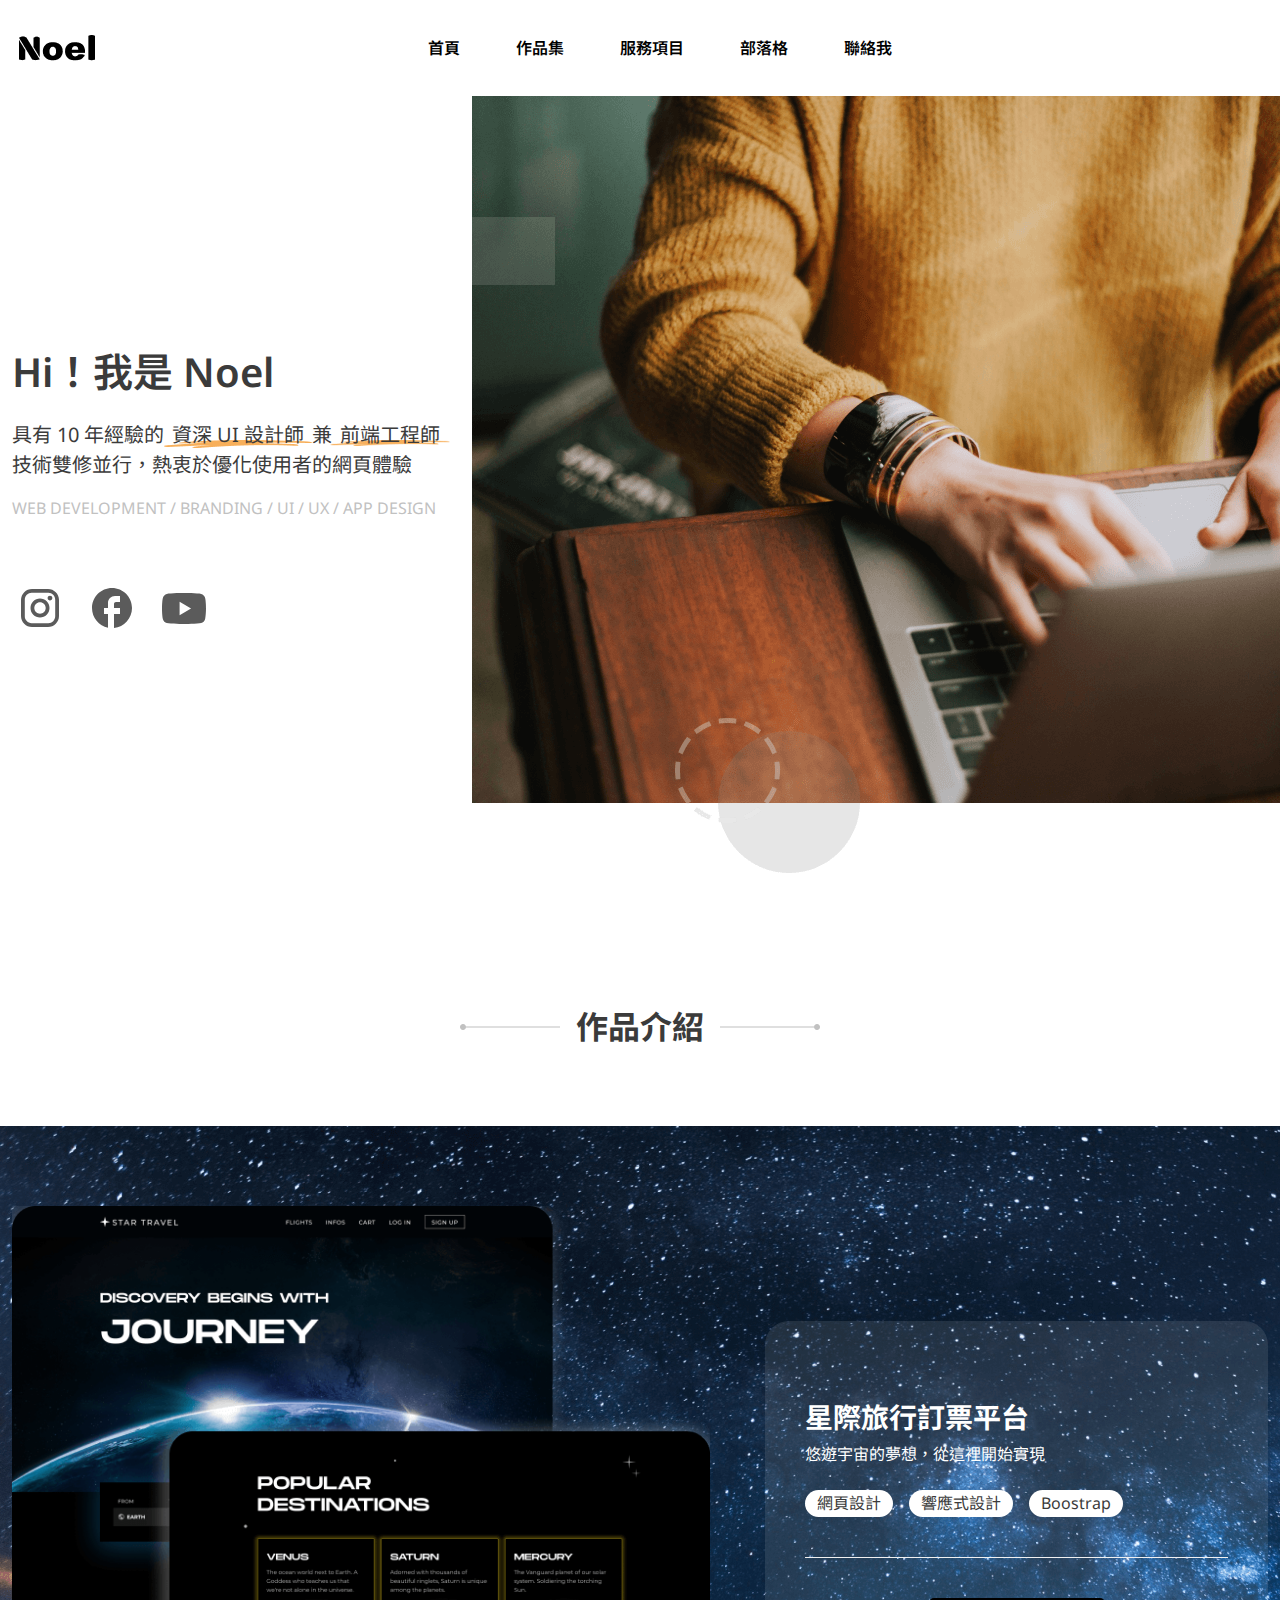
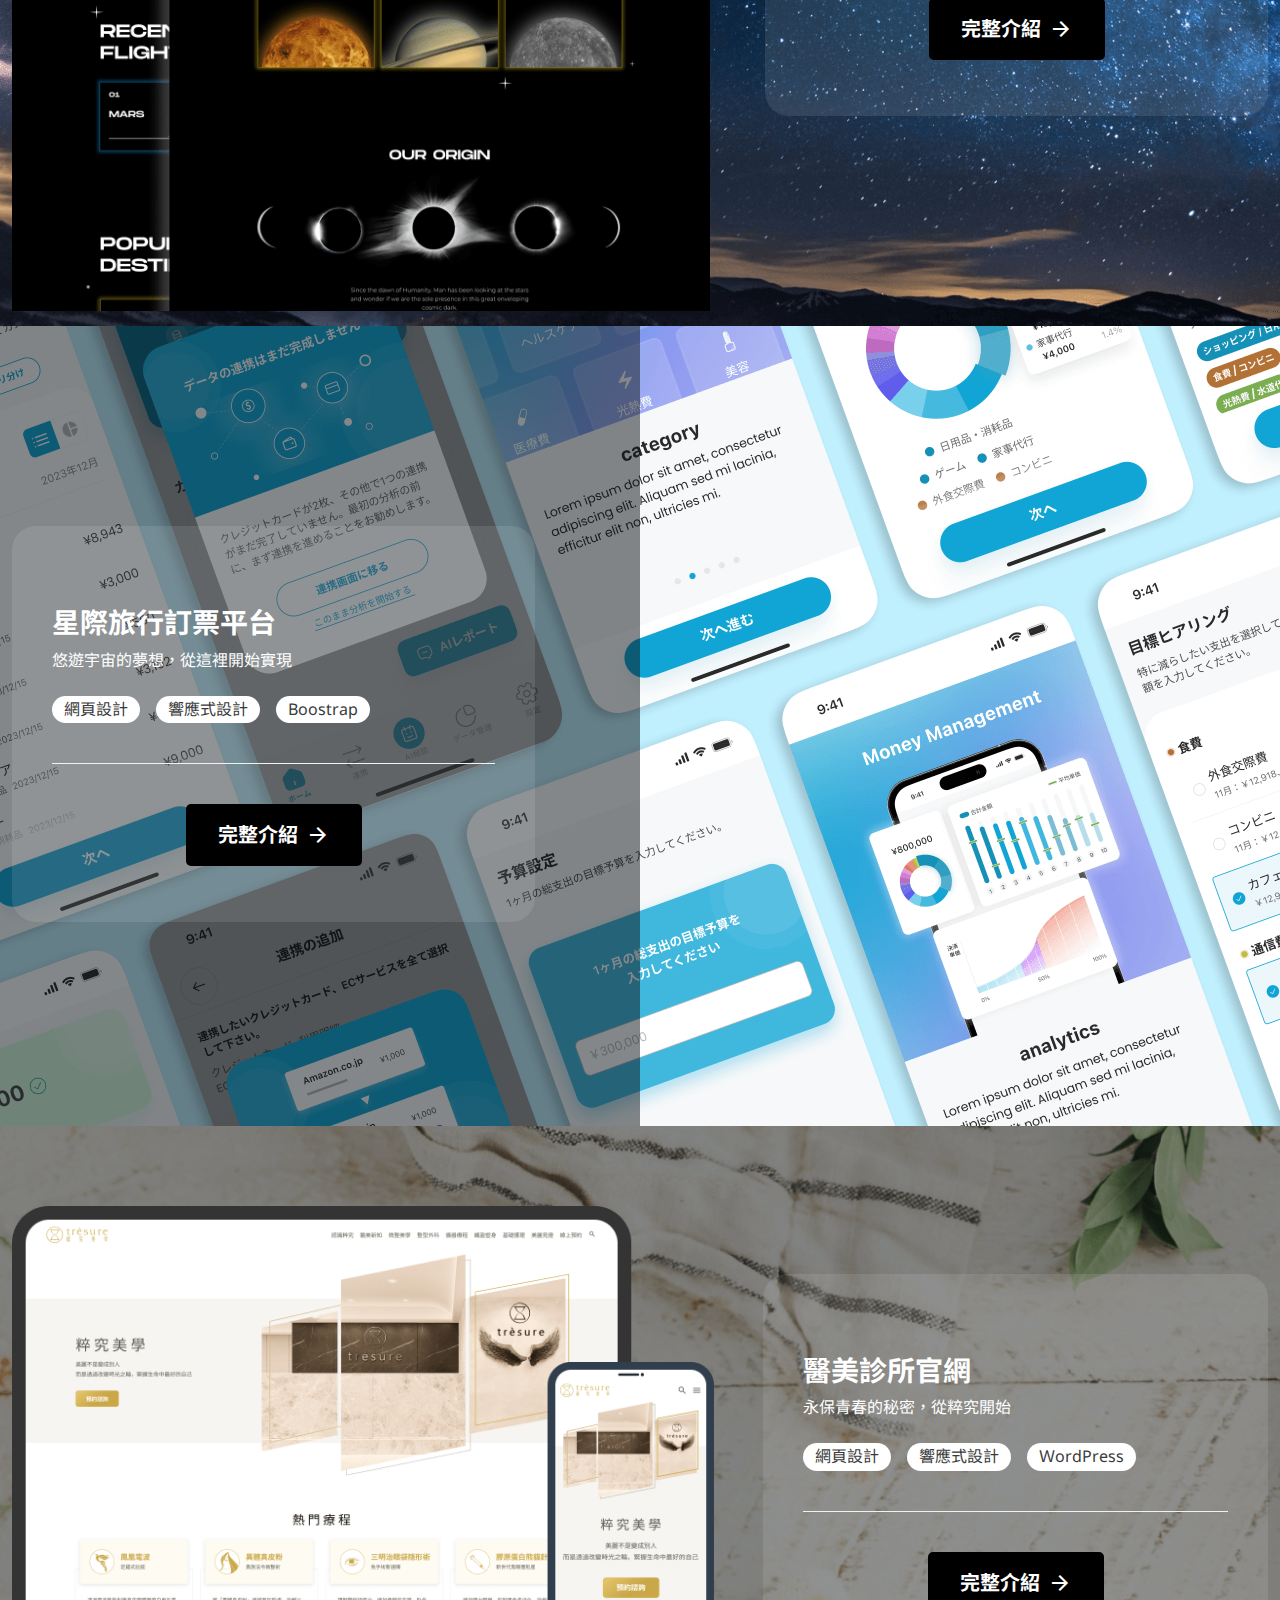
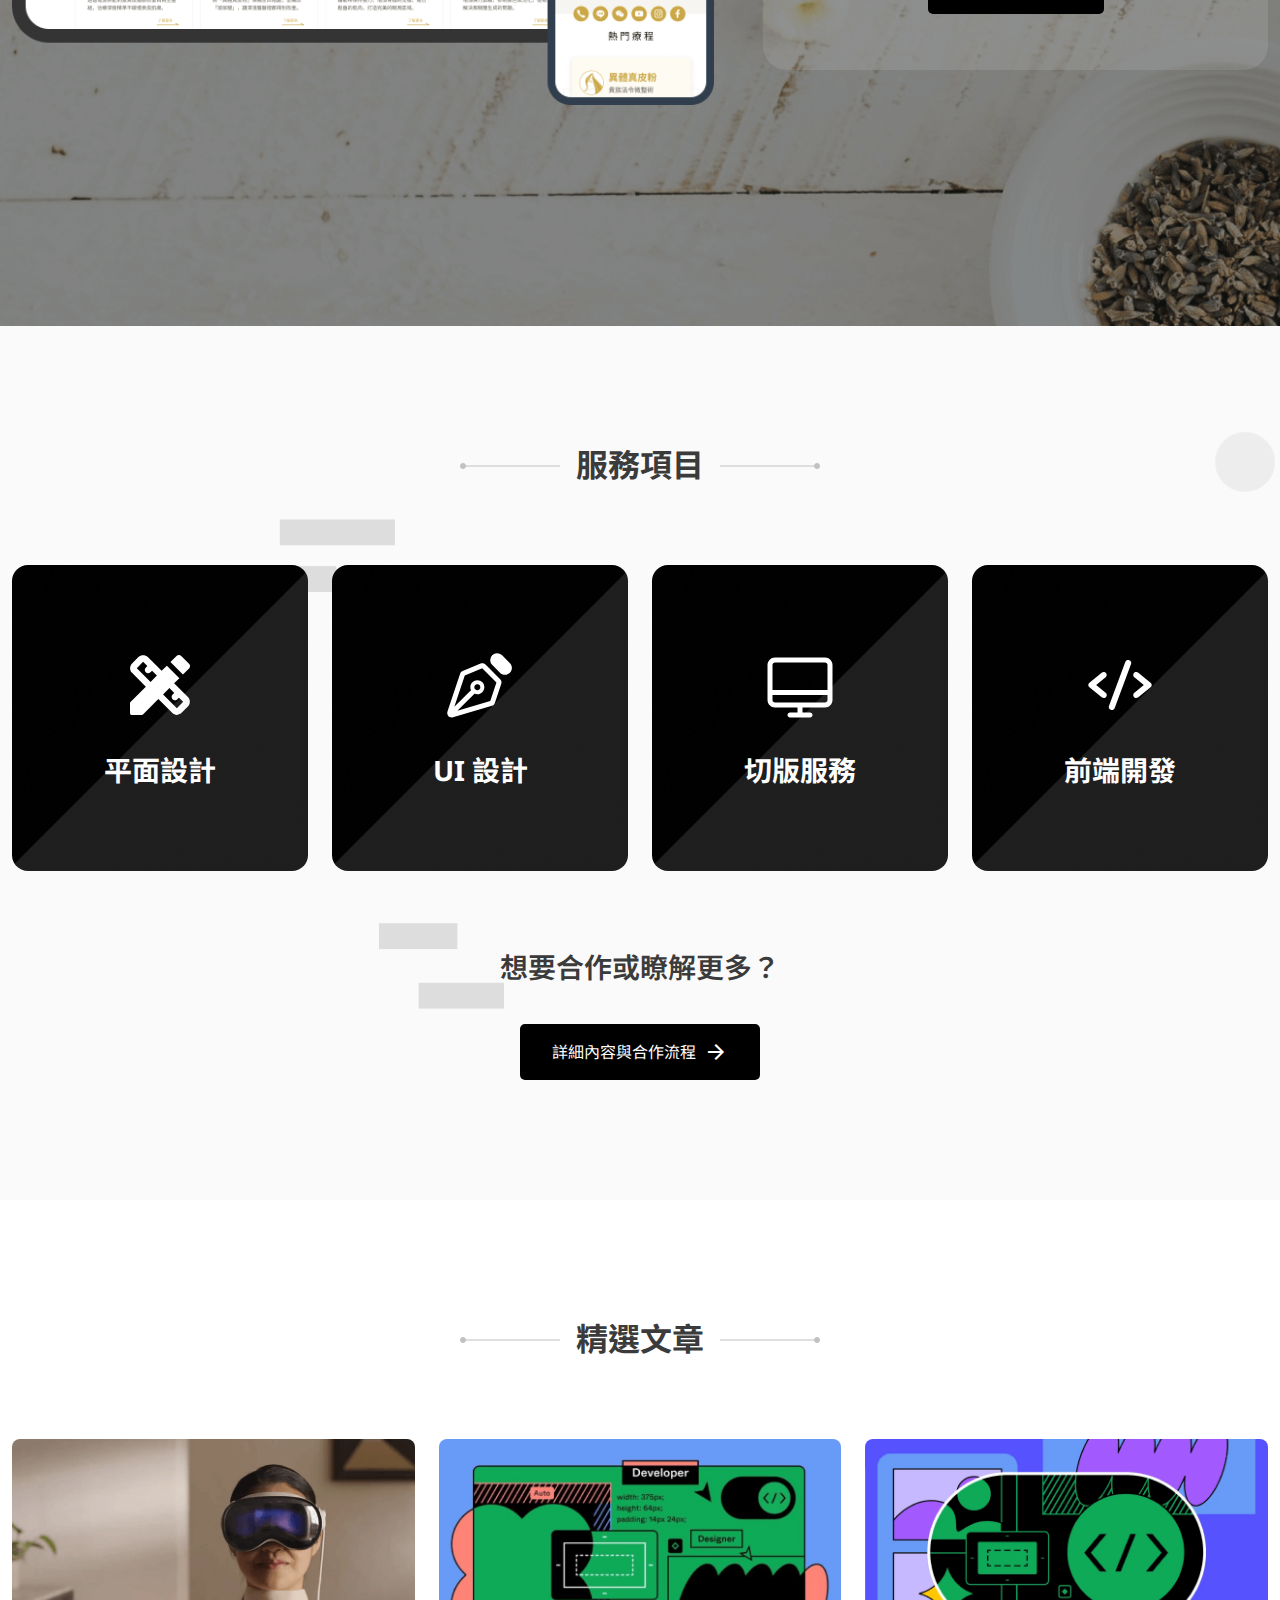
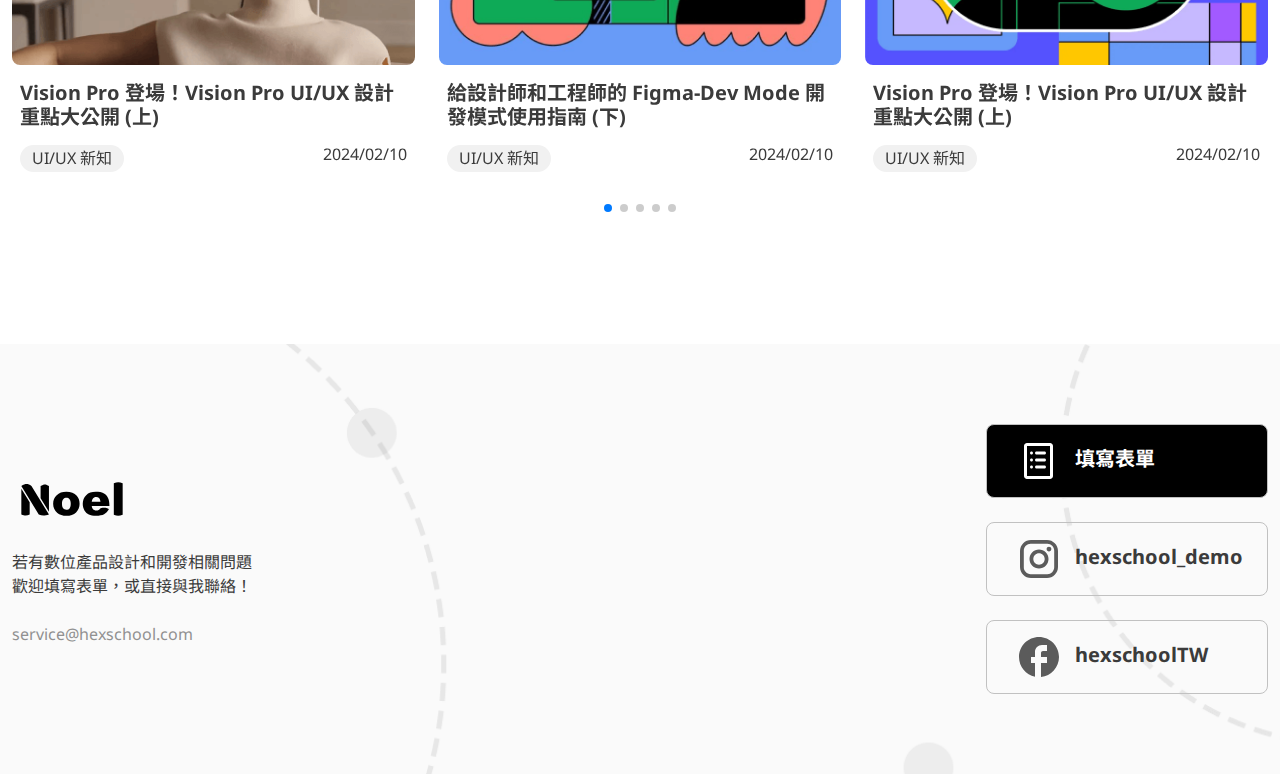
==== index.html @ 678d24e9 "上傳檔案" ====
<!DOCTYPE html>
<html lang="en">
<head>
    <meta charset="UTF-8">
    <meta name="viewport" content="width=device-width, initial-scale=1.0">
    <title>Noel 首頁</title>
    <link rel="stylesheet" href="https://cdn.jsdelivr.net/npm/swiper@11/swiper-bundle.min.css"/>
    <link rel="stylesheet" href="/assets/css/all.css">
</head>
<body>
  <!-- navbar -->
  <nav>
    <div class="container">
      <div class="navbar">
        <!-- logo -->
        <h1>
          <a href="../index.html">
            <img src="../assets/images/logo.png" alt="Noel Logo">
          </a>
        </h1>
        <!-- icon -->
          <input type="checkbox" name="" id="menu-control" class="menu-control">
          <label for="menu-control" class="menu-btn">
            <span class="material-symbols-outlined hamburger">menu</span>
            <span class="material-symbols-outlined closure">close</span>
          </label>
        <!-- menu -->
        <ul class="menu">
          <li>
            <a href="../index.html">首頁</a>
          </li>
          <li>
            <a href="/pages/work.html">作品集</a>
          </li>
          <li>
            <a href="#">服務項目</a>
          </li>
          <li>
            <a href="#">部落格</a>
          </li>
          <li>
            <a href="#">聯絡我</a>
          </li>
        </ul>
      </div>
    </div>
  </nav>

  <!-- hero -->
  <div class="hero">
    <div class="container">
      <div class="hero-box">
        <div class="hero-info">
          <h2>Hi！我是 Noel</h2>
          <p>具有 10 年經驗的<br class="d-none"><span class="position-relative deco-mark">資深 UI 設計師</span>兼<span class="position-relative deco-mark deco-mark-short">前端工程師</span><br>技術雙修並行，<br class="d-none">熱衷於優化使用者的網頁體驗</p>
          <small>WEB DEVELOPMENT / BRANDING / <br class="d-none">UI / UX / APP DESIGN</small>          
          <ul class="d-flex">
              <li><a href="#"><img src="/assets/images/instagram.svg" alt="instagram icon"></a></li>
              <li><a href="#"><img src="/assets/images/facebook.svg" alt="facebook icon"></a></li>
              <li><a href="#"><img src="/assets/images/youtube.svg" alt="youtube icon"></a></li>
          </ul>
      </div>
      <div class="hero-img">
        <div class="hero-img-position">
          <img src="/assets/images/hero-lg.png" alt="hero-lg">
          <img class="d-none" src="/assets/images/hero-sm.png" alt="hero-sm">
        </div>
      </div>
      </div>
    </div>
  </div>
  <!-- home work-->
  <div class="homepage-work">
    <h3 class="content-title">作品介紹</h3>
    <ul>
      <!-- home work 1 -->
      <li class="homepage-work-bg">
        <div class="container">
          <div class="homepage-work-box">
            <div class="homepage-work-img">
              <img src="/assets/images/homepage-work1.png" alt="homepage work1">
            </div>
            <div class="homepage-work-content text-white">
              <div class="homepage-work-info">
                <h3 class="work-title">星際旅行訂票平台</h3>
                <p class="work-title-sub">悠遊宇宙的夢想，從這裡開始實現</p>
                <ul class="hashtag">
                  <li><a href="#">網頁設計</a></li>
                  <li><a href="#">響應式設計</a></li>
                  <li><a href="#">Boostrap</a></li>
                </ul>
              </div>
              <div class="homepage-work-more">
                <a class="homepage-work-more text-white d-flex align-items-center" href="#">完整介紹<span class="material-symbols-outlined">
                  arrow_forward
                  </span></a>
              </div>
            </div>
          </div>
        </div>
      </li>
      <!-- home work 2 -->
      <li class="homepage-work-bg position-relative">
        <div class="homepage-work-bg-layer homepage-work-bg-layer-50">
          <div class="container">
            <div class="homepage-work-box">
              <div class="homepage-work-img">
                <img src="/assets/images/homepage-work2-sm.png" alt="homepage work2">
                <img src="/assets/images/homepage-work2-lg.png" alt="homepage work2">
              </div>
              <div class="homepage-work-content text-white">
                <div class="homepage-work-info">
                  <h3 class="work-title">星際旅行訂票平台</h3>
                  <p class="work-title-sub">悠遊宇宙的夢想，從這裡開始實現</p>
                  <ul class="hashtag">
                    <li><a href="#">網頁設計</a></li>
                    <li><a href="#">響應式設計</a></li>
                    <li><a href="#">Boostrap</a></li>
                  </ul>
                </div>
                <div class="homepage-work-more">
                  <a class="homepage-work-more text-white d-flex align-items-center" href="#">完整介紹<span class="material-symbols-outlined">
                    arrow_forward
                    </span></a>
                </div>
              </div>
            </div>
          </div>
        </div>
      </li>
      <!-- home work 3 -->
      <li class="homepage-work-bg position-relative">
        <div class="homepage-work-bg-layer homepage-work-bg-layer-100">
          <div class="container">
            <div class="homepage-work-box">
              <div class="homepage-work-img">
                <img src="/assets/images/homepage-work3.png" alt="homepage work1">
              </div>
              <div class="homepage-work-content text-white">
                <div class="homepage-work-info">
                  <h3 class="work-title">醫美診所官網</h3>
                  <p class="work-title-sub">永保青春的秘密，從粹究開始</p>
                  <ul class="hashtag">
                    <li><a href="#">網頁設計</a></li>
                    <li><a href="#">響應式設計</a></li>
                    <li><a href="#">ＷordPress</a></li>
                  </ul>
                </div>
                <div class="homepage-work-more">
                  <a class="homepage-work-more text-white d-flex align-items-center" href="#">完整介紹<span class="material-symbols-outlined">
                    arrow_forward
                    </span></a>
                </div>
              </div>
            </div>
          </div>
        </div>
      </li>
    </ul>
  </div>
  <!-- service -->
  <div class="homepage-service">
    <h3 class="content-title">服務項目</h3>
    <div class="container">
        <ul class="service-list">
          <li class="service-list-item">
            <img src="/assets/images/service-item-visual.svg" alt="">
            <h4>平面設計</h4>
          </li>
          <li class="service-list-item">
            <img src="/assets/images/service-item-ui.svg" alt="">
            <h4>UI 設計</h4>
          </li>
          <li class="service-list-item">
            <img src="/assets/images/service-item-html&css.svg" alt="">
            <h4>切版服務</h4>
          </li>
          <li class="service-list-item">
            <img src="/assets/images/service-item-front-end.svg" alt="">
            <h4>前端開發</h4>
          </li>
        </ul>
        <div class="service-more">
          <p>想要合作或瞭解更多？</p>
          <a href="#">詳細內容與合作流程<span class="material-symbols-outlined">
            arrow_forward
            </span></a>
        </div>
    </div>
  </div>
  <!-- article -->
  <div class="homepage-article">
    <div class="container">
      <h3 class="content-title">精選文章</h3>
      <div class="swiper">
        <div class="swiper-wrapper">
          <div class="swiper-slide">
            <img src="/assets/images/article-image1.png" alt="article-image1" class="article-img">
            <div class="article-info">
              <h3 class="article-title">Vision Pro 登場！Vision Pro UI/UX 設計重點大公開 (上)</h3>
              <div class="article-content">
                <p>UI/UX 新知</p>
                <p>2024/02/10</p>
              </div>
            </div>
          </div>
          <div class="swiper-slide">
            <img src="/assets/images/article-image2.png" alt="article-image2" class="article-img">
            <div class="article-info">
              <h3 class="article-title">給設計師和工程師的 Figma-Dev Mode 開發模式使用指南 (下)</h3>
              <div class="article-content">
                <p>UI/UX 新知</p>
                <p>2024/02/10</p>
              </div>
            </div>
          </div>
          <div class="swiper-slide">
            <img src="/assets/images/article-image3.png" alt="article-image3" class="article-img">
            <div class="article-info">
              <h3 class="article-title">Vision Pro 登場！Vision Pro UI/UX 設計重點大公開 (上)</h3>
              <div class="article-content">
                <p>UI/UX 新知</p>
                <p>2024/02/10</p>
              </div>
            </div>
          </div>
          <div class="swiper-slide">
            <img src="/assets/images/article-image4.png" alt="article-image4" class="article-img">
            <div class="article-info">
              <h3 class="article-title">虛擬實境 (VR) 介面設計對使用者沈浸感影響的研究</h3>
              <div class="article-content">
                <p>UI/UX 新知</p>
                <p>2024/02/10</p>
              </div>
            </div>
          </div>
          <div class="swiper-slide">
            <img src="/assets/images/article-image5.png" alt="article-image5" class="article-img">
            <div class="article-info">
              <h3 class="article-title">想打到目標受眾？先讓設計師跟你都瞭解他們痛在哪！</h3>
              <div class="article-content">
                <p>UI/UX 新知</p>
                <p>2024/02/10</p>
              </div>
            </div>
          </div>
          <div class="swiper-slide">
            <img src="/assets/images/article-image6.png" alt="article-image6" class="article-img">
            <div class="article-info">
              <h3 class="article-title">React vs. Vue，哪種前端框架比較好用？從三大面向談起</h3>
              <div class="article-content">
                <p>UI/UX 新知</p>
                <p>2024/02/10</p>
              </div>
            </div>
          </div>
          <div class="swiper-slide">
            <img src="/assets/images/article-image7.png" alt="article-image7" class="article-img">
            <div class="article-info">
              <h3 class="article-title">Vision Pro 來了！UIUX 設計師的未來在哪裡？</h3>
              <div class="article-content">
                <p>UI/UX 新知</p>
                <p>2024/02/10</p>
              </div>
            </div>
          </div>
        </div>
        <div class="swiper-pagination"></div>
      </div>
    
      <div class="d-flex justify-content-center">
        <a href="#" class="article-btn">
          更多文章
          <span class="material-symbols-outlined">arrow_forward</span>
        </a>
      </div>
    </div>
    
    
  </div>


  <!-- footer -->
  <div class="footer">
    <div class="container">
      <div class="footer-inner">
        <div class="footer-contact">
          <h2><a href="#"><img src="/assets/images/logo.svg" alt="Noel logo"></a></h2>
          <div>
            <p>若有數位產品設計和開發相關問題<br><span>歡迎填寫表單，或直接與我聯絡！</span></p>
            <p></p>
          </div>
          <address>
            <a href="mailto:service@hexschool.com">service@hexschool.com</a>
          </address>
        </div>
        <div class="footer-social">
          <ul>
            <li><a class="footer-social-active" href="#"><img src="/assets/images/list.svg" alt="form icon">填寫表單</a></li>
            <li><a class="" href="#"><img src="/assets/images/instagram.svg" alt="instagram icon">hexschool_demo</a></li>
            <li><a class="" href="#"><img src="/assets/images/facebook.svg" alt="form icon">hexschoolTW</a></li>
          </ul>
        </div>
      </div>
    </div>
  </div>
  <!-- 引入 JS  -->
  <script src="/jquery-3.7.1.slim.min.js"></script>
  <script src="https://cdn.jsdelivr.net/npm/swiper@11/swiper-bundle.min.js"></script>
  <script src="/main.js"></script>
</body>
</html>
---- assets/css/all.css ----
/* http://meyerweb.com/eric/tools/css/reset/ 
   v2.0 | 20110126
   License: none (public domain)
*/
@import url("https://fonts.googleapis.com/css2?family=Noto+Sans+TC:wght@100..900&family=Noto+Sans:ital,wght@0,100..900;1,100..900&display=swap");
@import url("https://fonts.googleapis.com/css2?family=Material+Symbols+Outlined:opsz,wght,FILL,GRAD@24,400,0,0");
html,
body,
div,
span,
applet,
object,
iframe,
h1,
h2,
h3,
h4,
h5,
h6,
p,
blockquote,
pre,
a,
abbr,
acronym,
address,
big,
cite,
code,
del,
dfn,
em,
img,
ins,
kbd,
q,
s,
samp,
small,
strike,
strong,
sub,
sup,
tt,
var,
b,
u,
i,
center,
dl,
dt,
dd,
ol,
ul,
li,
fieldset,
form,
label,
legend,
table,
caption,
tbody,
tfoot,
thead,
tr,
th,
td,
article,
aside,
canvas,
details,
embed,
figure,
figcaption,
footer,
header,
hgroup,
menu,
nav,
output,
ruby,
section,
summary,
time,
mark,
audio,
video {
  margin: 0;
  padding: 0;
  border: 0;
  font-size: 100%;
  font: inherit;
  vertical-align: baseline;
}

/* HTML5 display-role reset for older browsers */
article,
aside,
details,
figcaption,
figure,
footer,
header,
hgroup,
menu,
nav,
section {
  display: block;
}

body {
  line-height: 1;
}

ol,
ul {
  list-style: none;
}

blockquote,
q {
  quotes: none;
}

blockquote:before,
blockquote:after,
q:before,
q:after {
  content: "";
  content: none;
}

table {
  border-collapse: collapse;
  border-spacing: 0;
}

/* * {
    outline: 1px solid black;
} */
*,
*:before,
*:after {
  box-sizing: border-box;
}

body {
  font-family: "Noto Sans", "Noto Sans TC", sans-serif;
  color: #3B3B3B;
  line-height: 1.2;
  padding-top: 96px;
}

.d-flex {
  display: flex;
}

.d-block {
  display: block;
}

.d-none {
  display: none;
}

.justify-content-center {
  justify-content: center;
}

.align-items-center {
  align-items: center;
}

.position-relative {
  position: relative;
}

.position-absolute {
  position: absolute;
}

.text-white {
  color: #FFFFFF;
}

.text-grey {
  color: #5B5B5B;
}

.text-light-grey {
  color: #919191;
}

.text-center {
  text-align: center;
}

.container {
  max-width: 1320px;
  margin: 0 auto;
  padding: 0 12px;
}

img {
  display: block;
  max-width: 100%;
  height: auto;
}

a {
  display: block;
  color: #3B3B3B;
  text-decoration: none;
}

.deco-mark::after {
  position: absolute;
  content: "";
  background-image: url("/assets/images/mark.png");
  background-size: contain;
  background-repeat: no-repeat;
  width: 148px;
  height: 8px;
  bottom: 0;
  left: 50%;
  transform: translateX(-50%);
  z-index: -1;
}

.deco-mark-short::after {
  width: 119px;
}

.content-title {
  font-size: 32px;
  display: flex;
  justify-content: center;
  align-items: center;
  line-height: 1.2;
  position: relative;
  font-weight: bold;
  gap: 16px;
  margin-bottom: 80px;
}
@media (max-width: 767px) {
  .content-title {
    font-size: 24px;
    letter-spacing: 2.88px;
  }
}
.content-title::before {
  content: "";
  background-image: url("/assets/images/title-deco-left-lg.png");
  width: 100px;
  height: 6px;
  background-position: center;
}
@media (max-width: 767px) {
  .content-title::before {
    background-image: url("/assets/images/title-deco-left-sm.png");
    width: 56px;
  }
}
.content-title::after {
  content: "";
  background-image: url("/assets/images/title-deco-right-lg.png");
  width: 100px;
  height: 6px;
  background-position: center;
}
@media (max-width: 767px) {
  .content-title::after {
    background-image: url("/assets/images/title-deco-right-sm.png");
    width: 56px;
  }
}

nav {
  background: white;
  position: fixed;
  top: 0;
  width: 100%;
  z-index: 10;
}

.navbar {
  display: flex;
  flex-wrap: wrap;
  align-items: center;
  padding: 28px 0;
}
@media (max-width: 992px) {
  .navbar {
    justify-content: space-between;
  }
}
.navbar h1 {
  margin-right: 318px;
}
.navbar h1 img {
  width: 90px;
}
@media (max-width: 767px) {
  .navbar h1 {
    margin-right: auto;
  }
}
.navbar .menu-control,
.navbar .menu-btn {
  display: none;
}
.navbar .menu-control:checked + .menu-btn .hamburger {
  display: none;
}
.navbar .menu-control:checked + .menu-btn .closure {
  display: inline;
}
.navbar .menu-control:not(:checked) + .menu-btn .hamburger {
  display: inline;
}
.navbar .menu-control:not(:checked) + .menu-btn .closure {
  display: none;
}
.navbar .menu-btn {
  display: none;
  cursor: pointer;
}
@media (max-width: 992px) {
  .navbar .menu-btn {
    display: inline;
    vertical-align: middle;
  }
  .navbar .menu-control:checked ~ .menu {
    display: flex;
    width: 100%;
    flex-direction: column;
    align-items: center;
  }
}
.navbar .menu {
  display: flex;
  gap: 40px;
}
@media (max-width: 992px) {
  .navbar .menu {
    display: none;
  }
}
.navbar .menu a {
  font-weight: 600;
  color: #000000;
  padding: 4px 8px;
  line-height: 1.5;
  position: relative;
}
.navbar .menu a:hover:before, .navbar .menu a:hover::after {
  position: absolute;
  -webkit-box-reflect: below 16px;
}
.navbar .menu a:hover::before {
  content: "";
  top: 0px;
  left: 0px;
  width: 8px;
  height: 8px;
  border-top: 1px solid #919191;
  border-left: 1px solid #919191;
}
.navbar .menu a:hover::after {
  content: "";
  right: 0px;
  top: 0px;
  width: 8px;
  height: 8px;
  border-top: 1px solid #919191;
  border-right: 1px solid #919191;
}

.banner {
  background-color: #FAFAFA;
  padding: 80px 0;
  text-align: center;
}
@media (max-width: 767px) {
  .banner {
    padding-top: 40px;
  }
}
.banner-inner {
  display: flex;
  justify-content: center;
  align-items: center;
  flex-direction: column;
  row-gap: 24px;
}
.banner h2 {
  color: #1E1E1E;
  font-size: 24px;
  padding: 60px 0;
  position: relative;
  display: flex;
  flex-direction: column;
  row-gap: 16px;
  z-index: 0;
}
@media (max-width: 767px) {
  .banner h2 {
    padding-top: 64px;
    padding-bottom: 40px;
    line-height: 1.5;
    font-size: 20px;
  }
}
.banner h2::before {
  position: absolute;
  content: url("/assets/images/quote-left.png");
  width: 72px;
  height: 72px;
  top: 0px;
  left: -72px;
}
@media (max-width: 767px) {
  .banner h2::before {
    width: 64px;
    height: 64px;
    left: 50%;
    transform: translate(-50%, 0%);
  }
}
.banner h2::after {
  position: absolute;
  content: url("/assets/images/quote-right.png");
  width: 72px;
  height: 72px;
  bottom: 0px;
  right: -72px;
}
@media (max-width: 767px) {
  .banner h2::after {
    display: none;
  }
}
.banner br {
  display: none;
}
@media (max-width: 767px) {
  .banner br {
    display: inline;
  }
}
.banner ul {
  display: flex;
  -moz-column-gap: 40px;
       column-gap: 40px;
  max-width: 636px;
}
@media (max-width: 767px) {
  .banner ul {
    max-width: 235px;
  }
}
.banner ul li {
  width: 50%;
}
@media (max-width: 767px) {
  .banner ul {
    flex-wrap: wrap;
    gap: 20px;
  }
  .banner ul li {
    width: 100%;
  }
}
.banner h3 {
  position: relative;
  margin-bottom: 8px;
  padding-bottom: 4px;
  color: #5B5B5B;
}
.banner h3::after {
  content: "";
  width: 24px;
  height: 2px;
  background-color: #C1C1C1;
  position: absolute;
  top: 100%;
  left: 50%;
  transform: translate(-50%, 0%);
}
.banner p {
  color: #3B3B3B;
}

.work {
  padding: 120px 0;
}
@media (max-width: 767px) {
  .work {
    padding: 80px 0;
  }
}
.work .hashtag a {
  background: #F1F1F1;
}

.card {
  display: flex;
  flex-wrap: wrap;
  gap: 80px 24px;
  margin-bottom: 72px;
  width: 100%;
}
@media (max-width: 767px) {
  .card {
    gap: 48px;
  }
}
.card-list {
  width: calc(50% - 12px);
}
@media (max-width: 767px) {
  .card-list {
    width: 100%;
  }
}
.card-list img {
  border: 1px solid #F1F1F1;
  border-radius: 8px;
  width: 100%;
  margin-bottom: 16px;
}
.card-content {
  padding: 0 16px;
}

.work-title {
  font-size: 28px;
  font-weight: 700;
  margin-bottom: 8px;
}
@media (max-width: 767px) {
  .work-title {
    font-size: 20px;
  }
}

.work-title-sub {
  line-height: 1.5;
  margin-bottom: 24px;
}

.hashtag {
  display: flex;
  gap: 16px;
  flex-wrap: wrap;
}
@media (max-width: 992px) {
  .hashtag {
    gap: 8px;
    justify-content: center;
  }
}
.hashtag a {
  padding: 4px 12px;
  border-radius: 16px;
}
.hashtag a:hover {
  background: #3B3B3B;
  color: white;
}

.pagination {
  display: flex;
  justify-content: center;
  gap: 16px;
  font-size: 24px;
  line-height: 1.5;
}
.pagination a {
  padding: 2px 13px;
  border-radius: 4px;
}
.pagination a:hover {
  color: white;
  background: #1E1E1E;
}
.pagination .active {
  color: white;
  background: #1E1E1E;
}

.footer {
  background-image: url("/assets/images/footer-bg-lg.png");
  background-size: cover;
  background-position: center;
  background-repeat: no-repeat;
  padding: 80px 0;
}
@media (max-width: 767px) {
  .footer {
    padding: 40px 0;
    background-image: url("/assets/images/footer-bg-sm.png");
  }
}
.footer-inner {
  display: flex;
  justify-content: space-between;
  align-items: center;
}
@media (max-width: 767px) {
  .footer-inner {
    flex-direction: column;
    gap: 40px;
  }
}
.footer-contact {
  display: flex;
  flex-direction: column;
  row-gap: 24px;
  line-height: 1.5;
}
@media (max-width: 767px) {
  .footer-contact {
    align-items: center;
  }
}
.footer-contact img {
  width: 120px;
}
@media (max-width: 767px) {
  .footer-contact span {
    margin-top: 4px;
    display: block;
  }
}
.footer-contact a {
  color: #919191;
}
.footer-social ul {
  display: flex;
  flex-direction: column;
  row-gap: 24px;
}
.footer-social a {
  font-size: 20px;
  font-weight: 700;
  display: block;
  max-width: 306px;
  padding: 8px 24px;
  border-radius: 8px;
  border: 1px solid #C1C1C1;
}
.footer-social a:hover {
  background: #000000;
}
@media (max-width: 767px) {
  .footer-social a {
    padding-top: 4px;
    padding-bottom: 4px;
  }
}
.footer-social-active {
  background: #000000;
  color: #FFFFFF;
}
.footer-social img {
  display: inline;
  vertical-align: middle;
  margin-right: 8px;
}

.hero {
  position: relative;
}
@media (max-width: 767px) {
  .hero .container {
    padding-left: 0px;
    padding-right: 0;
  }
}
.hero-box {
  display: flex;
  gap: 24px;
}
@media (max-width: 992px) {
  .hero-box {
    flex-direction: column-reverse;
  }
}
.hero-info {
  display: flex;
  flex-direction: column;
  justify-content: center;
}
@media (max-width: 992px) {
  .hero-info {
    align-items: center;
    text-align: center;
  }
}
.hero-info h2 {
  font-size: 40px;
  font-weight: 600;
  margin-bottom: 24px;
}
.hero-info p {
  font-size: 20px;
  line-height: 1.5;
  margin-bottom: 16px;
}
.hero-info small {
  font-size: 16px;
  line-height: 1.5;
  color: #C1C1C1;
}
.hero-info ul {
  margin-top: 60px;
  gap: 16px;
}
.hero-img {
  height: 792px;
}
@media (max-width: 992px) {
  .hero-img {
    height: auto;
  }
}
.hero-img img:nth-of-type(1) {
  height: 100%;
  -o-object-fit: cover;
     object-fit: cover;
}
@media (max-width: 767px) {
  .hero-img img:nth-of-type(1) {
    display: none;
  }
}
@media (max-width: 767px) {
  .hero-img img:nth-of-type(2) {
    display: block;
    width: 100%;
  }
}
.hero-img-position {
  position: absolute;
  height: 100%;
}
@media (max-width: 992px) {
  .hero-img-position {
    height: auto;
    position: static;
  }
}
.hero span {
  margin: 0 8px;
}
@media (max-width: 767px) {
  .hero br {
    display: block;
  }
}

.homepage-work {
  padding-top: 120px;
}
@media (max-width: 992px) {
  .homepage-work .container {
    padding: 0;
  }
}
.homepage-work-bg {
  height: 800px;
  background-repeat: no-repeat;
  background-size: cover;
}
@media (max-width: 992px) {
  .homepage-work-bg {
    height: auto;
  }
}
.homepage-work-box {
  display: flex;
  align-items: center;
}
@media (max-width: 992px) {
  .homepage-work-box {
    flex-direction: column;
  }
}
.homepage-work-img {
  width: 58.33%;
}
@media (max-width: 992px) {
  .homepage-work-img {
    width: 100%;
  }
}
.homepage-work-bg:nth-child(1) {
  background-image: url("/assets/images/homepage-work1-bg.png");
}
@media (max-width: 992px) {
  .homepage-work-bg:nth-child(1) {
    background: none;
  }
}
.homepage-work-bg:nth-child(1) .homepage-work-img {
  margin-top: 80px;
  margin-right: 55px;
}
@media (max-width: 992px) {
  .homepage-work-bg:nth-child(1) .homepage-work-img {
    background-image: url("/assets/images/homepage-work1-bg.png");
    margin-top: 0px;
    margin-right: 0px;
    background-size: cover;
    background-position: center;
    padding-top: 93px;
    display: flex;
    justify-content: center;
  }
  .homepage-work-bg:nth-child(1) .homepage-work-img img {
    width: 295px;
    padding: 0 12px;
  }
}
.homepage-work-bg:nth-child(2) {
  background-image: url("/assets/images/homepage-work2-lg.png");
}
@media (max-width: 992px) {
  .homepage-work-bg:nth-child(2) {
    background-image: none;
  }
}
.homepage-work-bg:nth-child(2) .homepage-work-content {
  margin: 200px 0;
}
@media (max-width: 992px) {
  .homepage-work-bg:nth-child(2) .homepage-work-content {
    margin: 0;
  }
}
.homepage-work-bg:nth-child(2) .homepage-work-img {
  display: none;
}
@media (max-width: 992px) {
  .homepage-work-bg:nth-child(2) .homepage-work-img {
    display: block;
  }
}
.homepage-work-bg:nth-child(2) .homepage-work-img img:nth-of-type(1) {
  display: none;
}
@media (max-width: 375px) {
  .homepage-work-bg:nth-child(2) .homepage-work-img img:nth-of-type(1) {
    display: block;
  }
}
.homepage-work-bg:nth-child(2) .homepage-work-img img:nth-of-type(2) {
  height: 390px;
  width: 100%;
  -o-object-fit: cover;
     object-fit: cover;
}
@media (max-width: 375px) {
  .homepage-work-bg:nth-child(2) .homepage-work-img img:nth-of-type(2) {
    display: none;
  }
}
.homepage-work-bg:nth-child(3) {
  background-image: url("/assets/images/homepage-work3-bg.png");
}
@media (max-width: 992px) {
  .homepage-work-bg:nth-child(3) {
    background: none;
  }
}
.homepage-work-bg:nth-child(3) .homepage-work-img {
  margin-top: 80px;
  margin-right: 49px;
  margin-bottom: 112px;
  z-index: 1;
  position: relative;
}
@media (max-width: 992px) {
  .homepage-work-bg:nth-child(3) .homepage-work-img {
    background-image: url("/assets/images/homepage-work3-bg.png");
    margin: 0;
    background-size: cover;
    background-position: center;
    padding: 90px 0;
    display: flex;
    justify-content: center;
  }
  .homepage-work-bg:nth-child(3) .homepage-work-img::after {
    content: "";
    position: absolute;
    background-color: rgba(10, 16, 19, 0.5019607843);
    top: 0px;
    left: 0px;
    bottom: 0px;
    right: 0px;
  }
  .homepage-work-bg:nth-child(3) .homepage-work-img img {
    width: 295px;
    padding: 0 12px;
    z-index: 2;
  }
}
.homepage-work-bg-layer::after {
  content: "";
  background-color: rgba(10, 16, 19, 0.5019607843);
  position: absolute;
  top: 0px;
  left: 0px;
  bottom: 0px;
}
@media (max-width: 992px) {
  .homepage-work-bg-layer::after {
    content: none;
  }
}
.homepage-work-bg-layer-50::after {
  right: 50%;
}
.homepage-work-bg-layer-100::after {
  right: 0px;
}
.homepage-work-content {
  background-color: rgba(255, 255, 255, 0.1019607843);
  border-radius: 24px;
  padding: 80px 40px 56px 40px;
  width: 41.67%;
  z-index: 1;
}
@media (max-width: 992px) {
  .homepage-work-content {
    padding: 24px 24px 48px 24px;
  }
}
.homepage-work-content .hashtag a {
  background: #FFFFFF;
  color: #3B3B3B;
}
@media (max-width: 992px) {
  .homepage-work-content .hashtag a {
    background: #F1F1F1;
  }
}
@media (max-width: 992px) {
  .homepage-work-content {
    text-align: center;
    width: 100%;
  }
}
.homepage-work-info {
  border-bottom: 1px solid #F1F1F1;
  margin-bottom: 40px;
  padding-bottom: 40px;
}
@media (max-width: 992px) {
  .homepage-work-info {
    border-bottom: 0;
    margin-bottom: 20px;
    padding-bottom: 0px;
  }
}
.homepage-work-more {
  display: flex;
  justify-content: center;
  gap: 8px;
}
.homepage-work-more a {
  background: #000000;
  padding: 16px 32px;
  line-height: 1.5;
  border-radius: 5px;
  font-size: 20px;
  font-weight: 700;
}
@media (max-width: 767px) {
  .homepage-work-more a {
    padding: 8px 16px;
    font-size: 16px;
  }
}
.homepage-work-more a:hover {
  background-color: #3B3B3B;
}

.homepage-service {
  background-image: url("/assets/images/homepage-services-bg.png");
  background-repeat: no-repeat;
  background-size: cover;
  padding: 120px 0;
}
@media (max-width: 992px) {
  .homepage-service {
    padding: 80px 0;
  }
}

.service-list {
  display: flex;
  gap: 24px;
  margin-bottom: 80px;
}
@media (max-width: 992px) {
  .service-list {
    flex-wrap: wrap;
  }
}
.service-list-item {
  width: 25%;
  padding: 80px 0;
  background-image: url("/assets/images/service-item-bg.png");
  background-repeat: no-repeat;
  background-size: cover;
  background-position: center;
  display: flex;
  flex-direction: column;
  align-items: center;
  gap: 24px;
  border-radius: 16px;
}
@media (max-width: 992px) {
  .service-list-item {
    width: calc(50% - 12px);
  }
}
@media (max-width: 767px) {
  .service-list-item {
    width: 100%;
  }
}
.service-list-item h4 {
  font-size: 28px;
  line-height: 1.5;
  font-weight: 700;
  color: white;
}

.service-more {
  display: flex;
  flex-direction: column;
  justify-content: center;
  align-items: center;
}
.service-more p {
  font-size: 28px;
  color: #3B3B3B;
  font-weight: 600;
  margin-bottom: 40px;
}
.service-more a {
  padding: 16px 32px;
  background: #000000;
  color: #FFFFFF;
  display: flex;
  align-items: center;
  gap: 8px;
  border-radius: 5px;
}
.service-more a:hover {
  background-color: #3B3B3B;
}

.homepage-article {
  padding: 120px 0;
}
@media (max-width: 767px) {
  .homepage-article {
    padding: 80px 0;
  }
}

.article-img {
  border-radius: 8px;
  margin-bottom: 16px;
  width: 100%;
}

.article-info {
  padding: 0 8px;
}

.article-title {
  font-size: 20px;
  font-weight: 700;
  color: #3B3B3B;
  margin-bottom: 16px;
}

.swiper {
  padding-bottom: 52px;
}

.article-content {
  display: flex;
  justify-content: space-between;
}
.article-content p:first-child {
  background: #F1F1F1;
  padding: 4px 12px;
  border-radius: 16px;
}

.article-btn {
  display: none;
  padding: 8px 16px;
  background-color: #000000;
  color: #ffffff;
  border-radius: 5px;
  font-weight: 700;
  line-height: 1.5;
  gap: 8px;
}
@media (max-width: 767px) {
  .article-btn {
    display: flex;
  }
}

@media (max-width: 767px) {
  .swiper-pagination {
    display: none;
  }
  .swiper {
    padding-bottom: 0;
    margin-bottom: -8px;
  }
  .swiper-slide {
    margin-bottom: 48px;
  }
  .swiper-slide:nth-child(n+4) {
    display: none;
  }
}/*# sourceMappingURL=all.css.map */
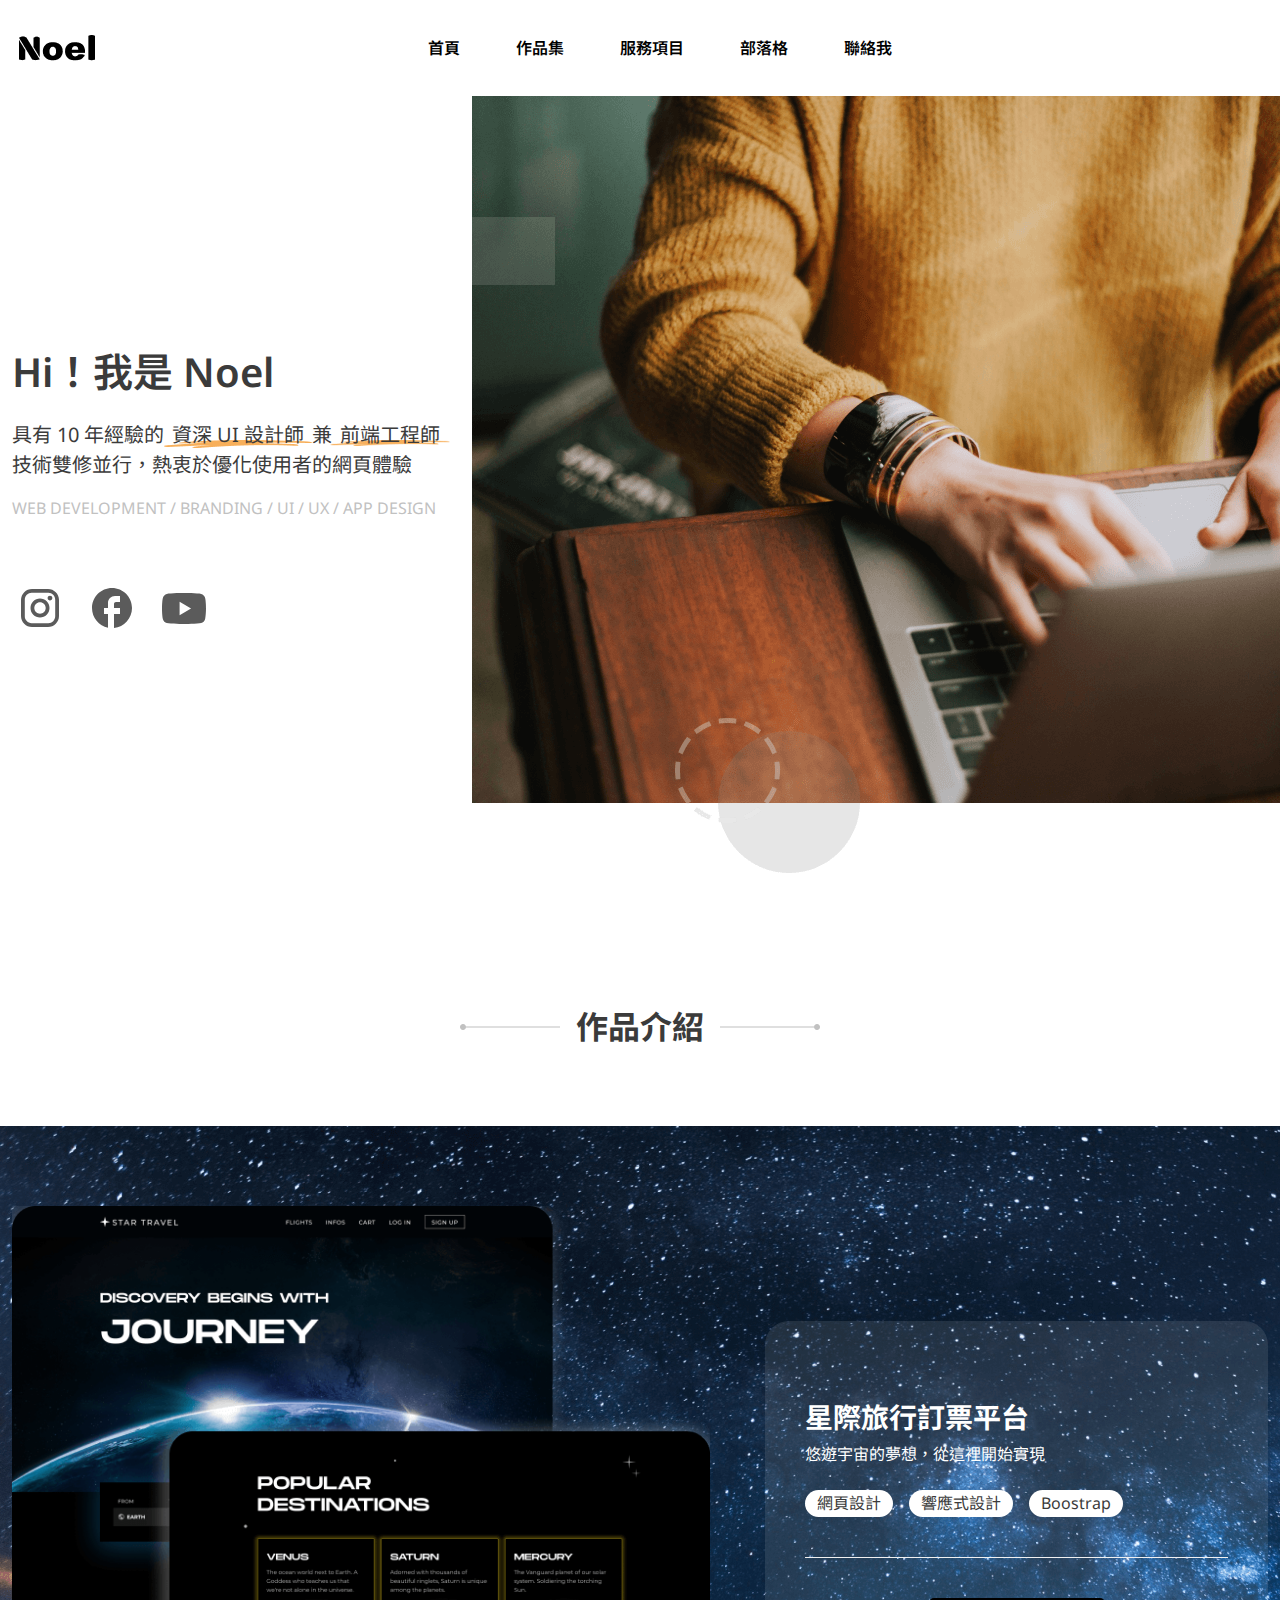
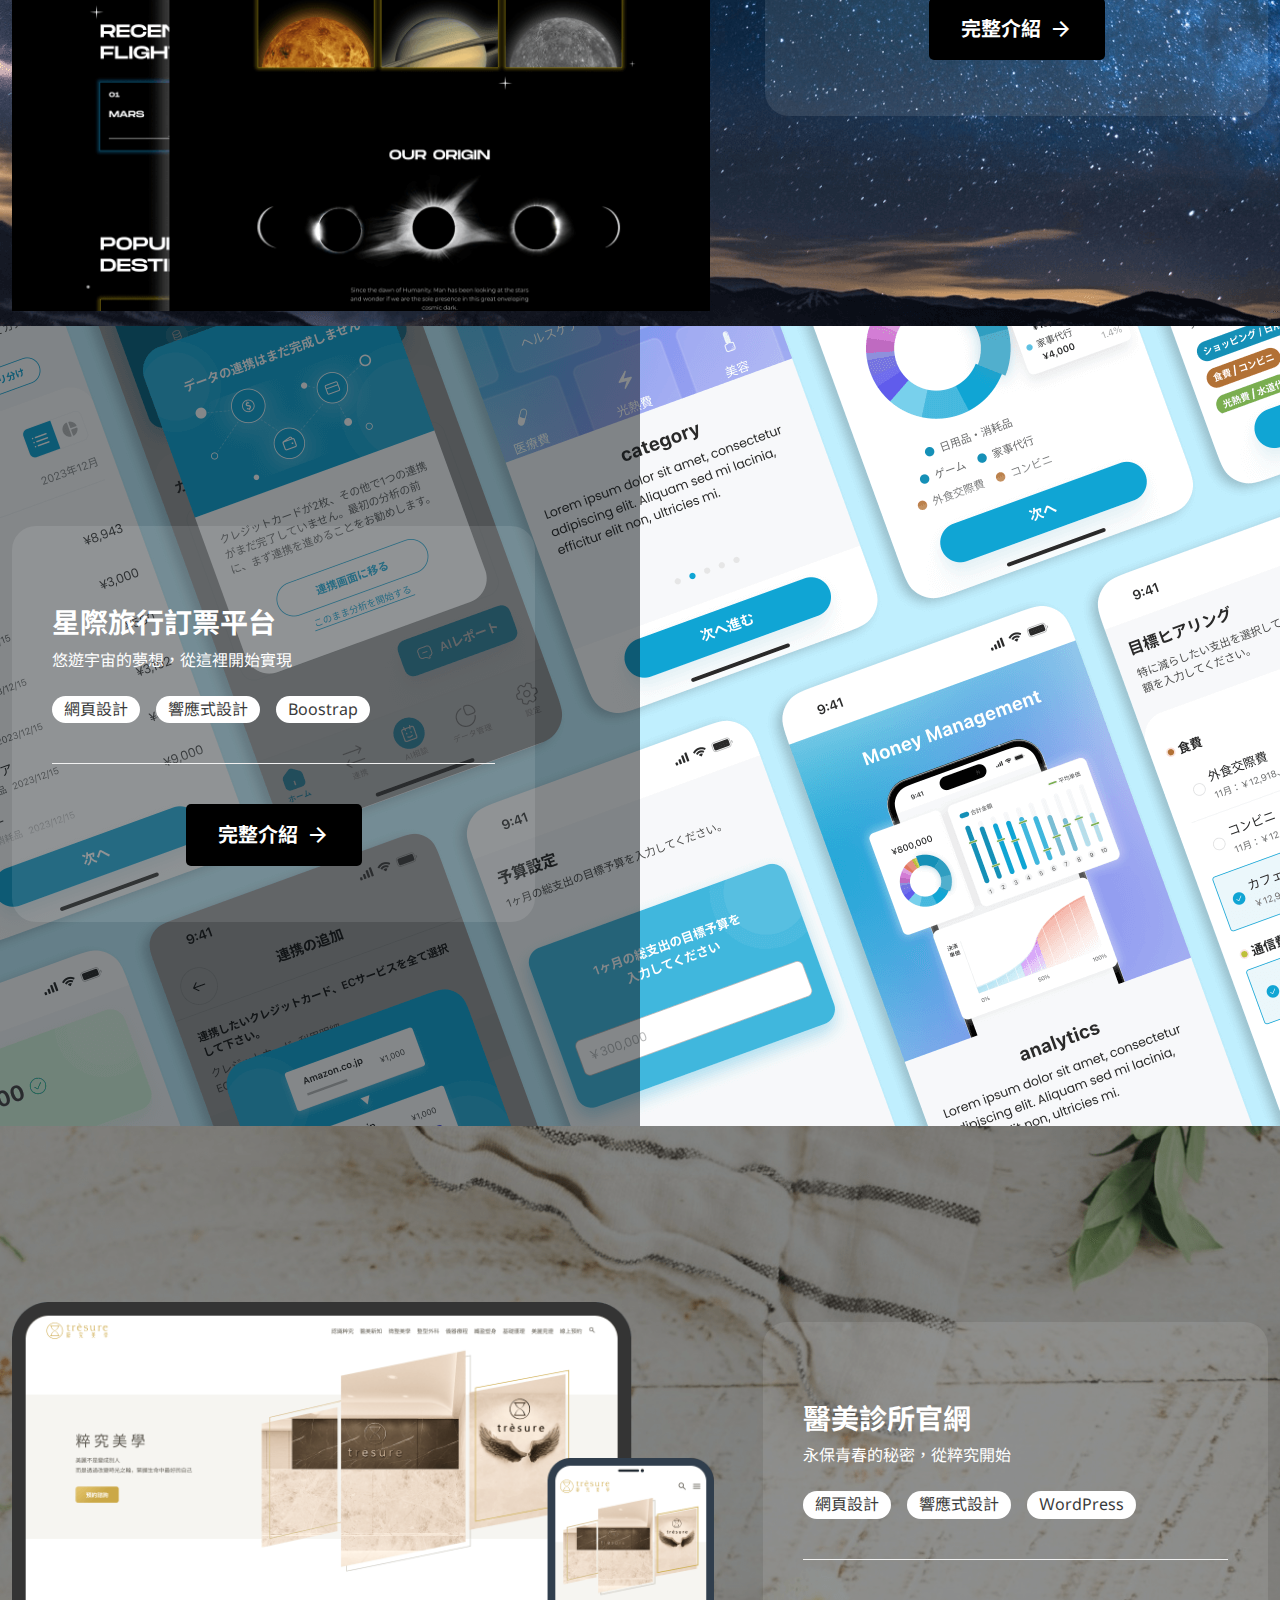
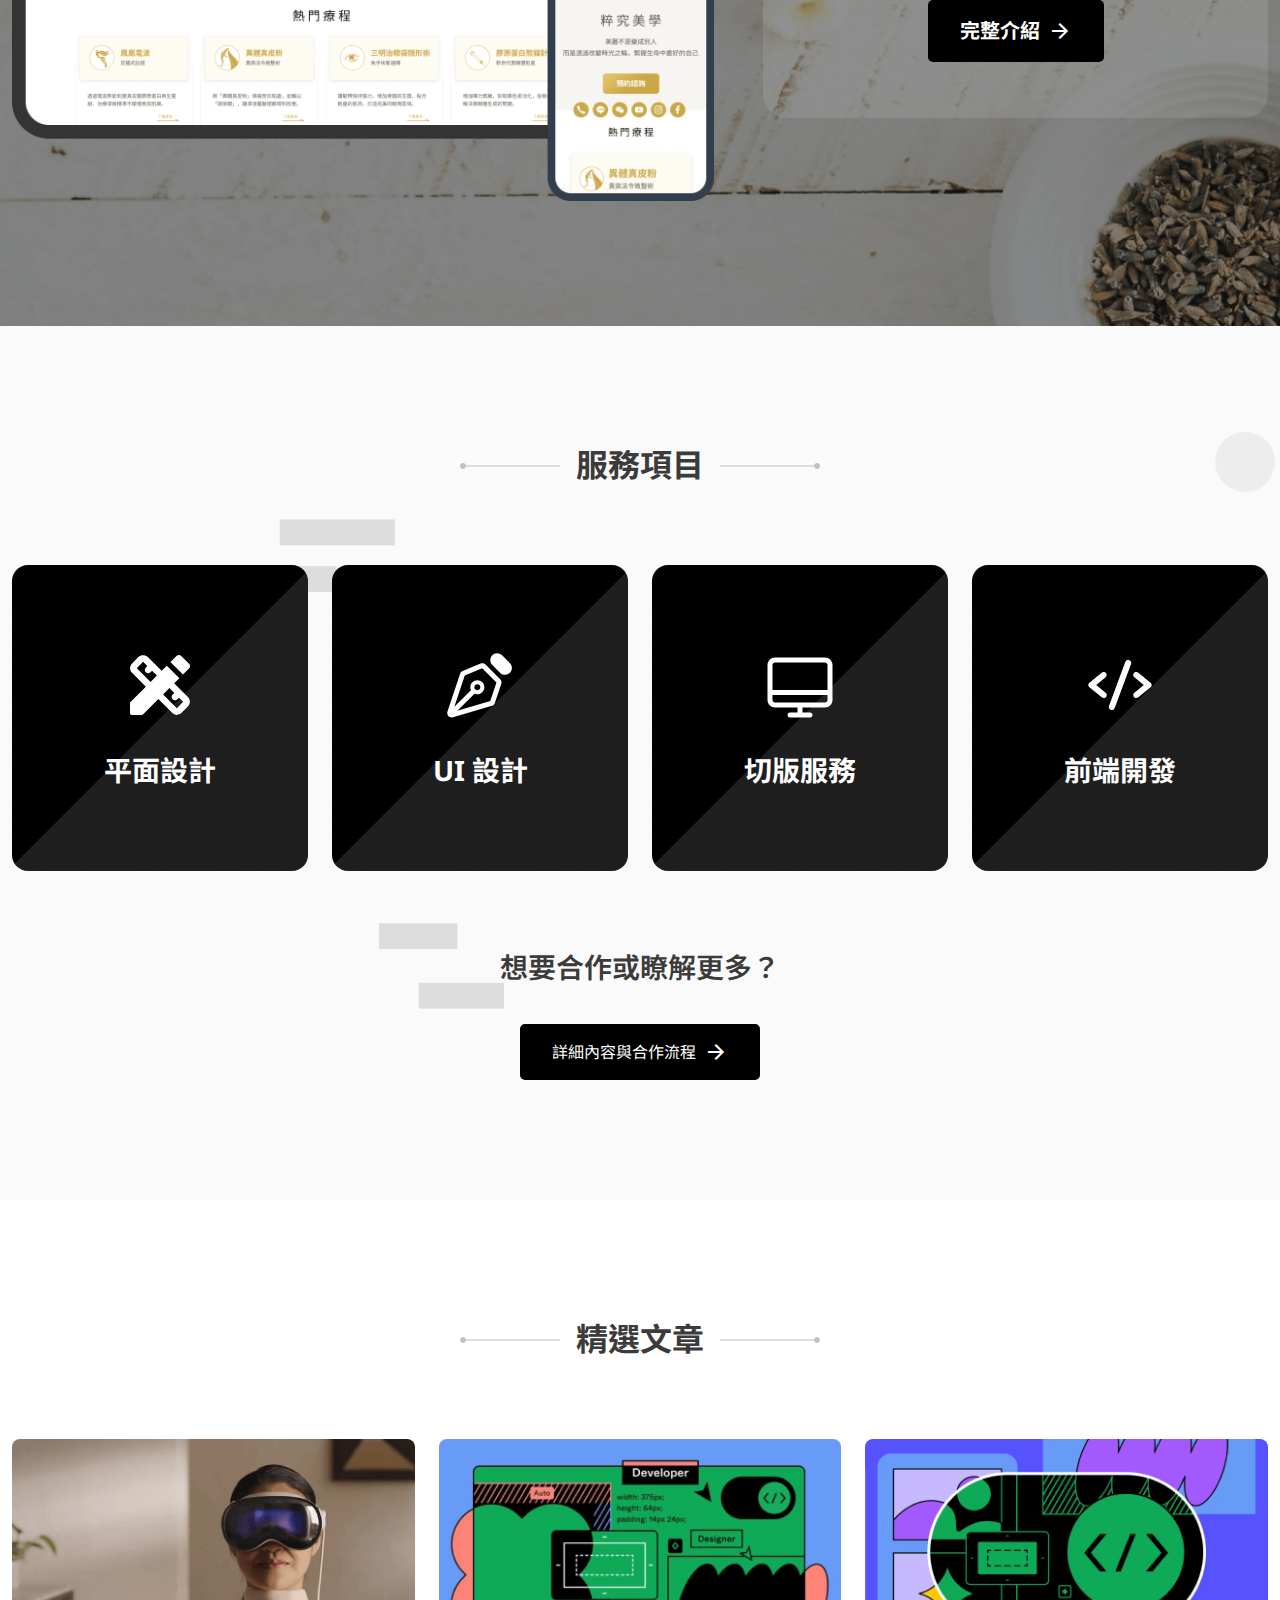
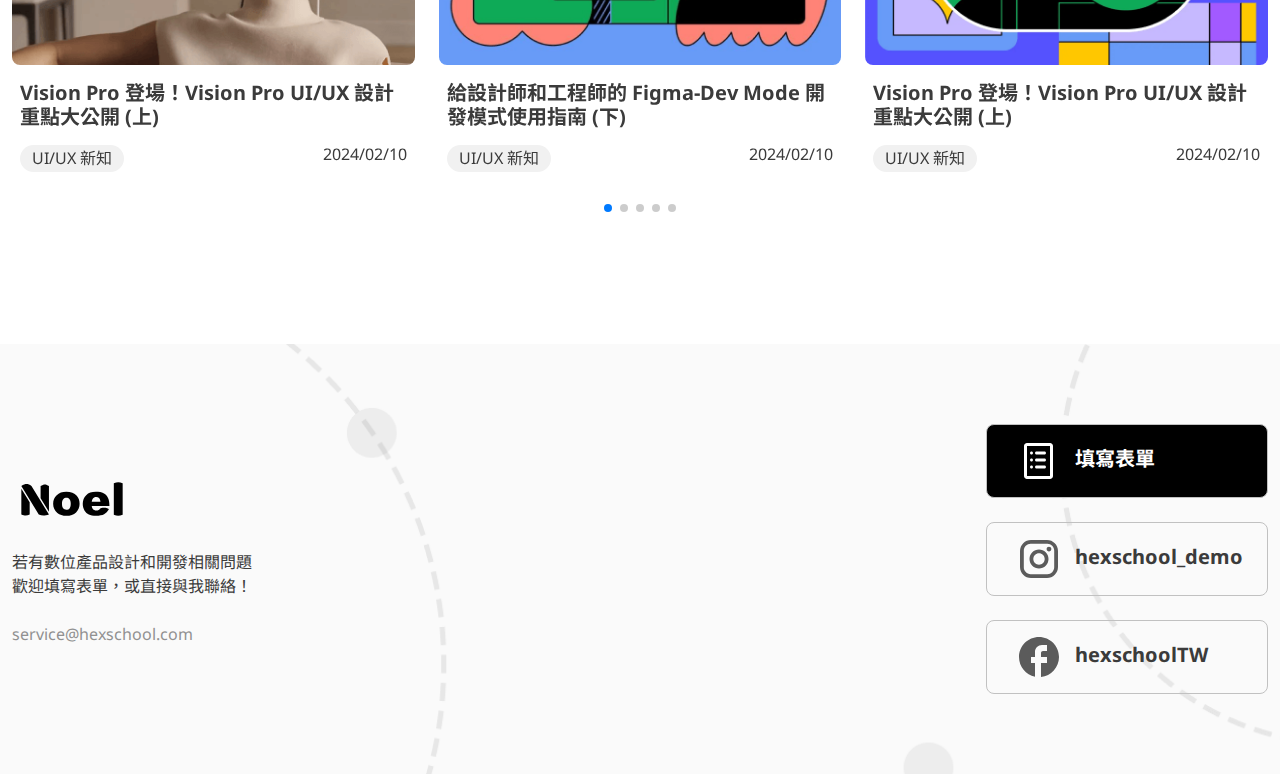
==== commit 7bfbc992: "更新首頁圖連結, 調整margin/padding" ====
--- a/index.html
+++ b/index.html
@@ -5,7 +5,7 @@
     <meta name="viewport" content="width=device-width, initial-scale=1.0">
     <title>Noel 首頁</title>
     <link rel="stylesheet" href="https://cdn.jsdelivr.net/npm/swiper@11/swiper-bundle.min.css"/>
-    <link rel="stylesheet" href="/assets/css/all.css">
+    <link rel="stylesheet" href="assets/css/all.css">
 </head>
 <body>
   <!-- navbar -->
@@ -14,8 +14,8 @@
       <div class="navbar">
         <!-- logo -->
         <h1>
-          <a href="../index.html">
-            <img src="../assets/images/logo.png" alt="Noel Logo">
+          <a href="index.html">
+            <img src="assets/images/logo.png" alt="Noel Logo">
           </a>
         </h1>
         <!-- icon -->
@@ -27,10 +27,10 @@
         <!-- menu -->
         <ul class="menu">
           <li>
-            <a href="../index.html">首頁</a>
-          </li>
-          <li>
-            <a href="/pages/work.html">作品集</a>
+            <a href="index.html">首頁</a>
+          </li>
+          <li>
+            <a href="pages/work.html">作品集</a>
           </li>
           <li>
             <a href="#">服務項目</a>
@@ -55,15 +55,15 @@
           <p>具有 10 年經驗的<br class="d-none"><span class="position-relative deco-mark">資深 UI 設計師</span>兼<span class="position-relative deco-mark deco-mark-short">前端工程師</span><br>技術雙修並行，<br class="d-none">熱衷於優化使用者的網頁體驗</p>
           <small>WEB DEVELOPMENT / BRANDING / <br class="d-none">UI / UX / APP DESIGN</small>          
           <ul class="d-flex">
-              <li><a href="#"><img src="/assets/images/instagram.svg" alt="instagram icon"></a></li>
-              <li><a href="#"><img src="/assets/images/facebook.svg" alt="facebook icon"></a></li>
-              <li><a href="#"><img src="/assets/images/youtube.svg" alt="youtube icon"></a></li>
+              <li><a href="#"><img src="assets/images/instagram.svg" alt="instagram icon"></a></li>
+              <li><a href="#"><img src="assets/images/facebook.svg" alt="facebook icon"></a></li>
+              <li><a href="#"><img src="assets/images/youtube.svg" alt="youtube icon"></a></li>
           </ul>
       </div>
       <div class="hero-img">
         <div class="hero-img-position">
-          <img src="/assets/images/hero-lg.png" alt="hero-lg">
-          <img class="d-none" src="/assets/images/hero-sm.png" alt="hero-sm">
+          <img src="assets/images/hero-lg.png" alt="hero-lg">
+          <img class="d-none" src="assets/images/hero-sm.png" alt="hero-sm">
         </div>
       </div>
       </div>
@@ -78,7 +78,7 @@
         <div class="container">
           <div class="homepage-work-box">
             <div class="homepage-work-img">
-              <img src="/assets/images/homepage-work1.png" alt="homepage work1">
+              <img src="assets/images/homepage-work1.png" alt="homepage work1">
             </div>
             <div class="homepage-work-content text-white">
               <div class="homepage-work-info">
@@ -105,8 +105,8 @@
           <div class="container">
             <div class="homepage-work-box">
               <div class="homepage-work-img">
-                <img src="/assets/images/homepage-work2-sm.png" alt="homepage work2">
-                <img src="/assets/images/homepage-work2-lg.png" alt="homepage work2">
+                <img src="assets/images/homepage-work2-sm.png" alt="homepage work2">
+                <img src="assets/images/homepage-work2-lg.png" alt="homepage work2">
               </div>
               <div class="homepage-work-content text-white">
                 <div class="homepage-work-info">
@@ -134,7 +134,7 @@
           <div class="container">
             <div class="homepage-work-box">
               <div class="homepage-work-img">
-                <img src="/assets/images/homepage-work3.png" alt="homepage work1">
+                <img src="assets/images/homepage-work3.png" alt="homepage work1">
               </div>
               <div class="homepage-work-content text-white">
                 <div class="homepage-work-info">
@@ -195,7 +195,7 @@
       <div class="swiper">
         <div class="swiper-wrapper">
           <div class="swiper-slide">
-            <img src="/assets/images/article-image1.png" alt="article-image1" class="article-img">
+            <img src="assets/images/article-image1.png" alt="article-image1" class="article-img">
             <div class="article-info">
               <h3 class="article-title">Vision Pro 登場！Vision Pro UI/UX 設計重點大公開 (上)</h3>
               <div class="article-content">
@@ -205,7 +205,7 @@
             </div>
           </div>
           <div class="swiper-slide">
-            <img src="/assets/images/article-image2.png" alt="article-image2" class="article-img">
+            <img src="assets/images/article-image2.png" alt="article-image2" class="article-img">
             <div class="article-info">
               <h3 class="article-title">給設計師和工程師的 Figma-Dev Mode 開發模式使用指南 (下)</h3>
               <div class="article-content">
@@ -215,7 +215,7 @@
             </div>
           </div>
           <div class="swiper-slide">
-            <img src="/assets/images/article-image3.png" alt="article-image3" class="article-img">
+            <img src="assets/images/article-image3.png" alt="article-image3" class="article-img">
             <div class="article-info">
               <h3 class="article-title">Vision Pro 登場！Vision Pro UI/UX 設計重點大公開 (上)</h3>
               <div class="article-content">
@@ -225,7 +225,7 @@
             </div>
           </div>
           <div class="swiper-slide">
-            <img src="/assets/images/article-image4.png" alt="article-image4" class="article-img">
+            <img src="assets/images/article-image4.png" alt="article-image4" class="article-img">
             <div class="article-info">
               <h3 class="article-title">虛擬實境 (VR) 介面設計對使用者沈浸感影響的研究</h3>
               <div class="article-content">
@@ -235,7 +235,7 @@
             </div>
           </div>
           <div class="swiper-slide">
-            <img src="/assets/images/article-image5.png" alt="article-image5" class="article-img">
+            <img src="assets/images/article-image5.png" alt="article-image5" class="article-img">
             <div class="article-info">
               <h3 class="article-title">想打到目標受眾？先讓設計師跟你都瞭解他們痛在哪！</h3>
               <div class="article-content">
@@ -245,7 +245,7 @@
             </div>
           </div>
           <div class="swiper-slide">
-            <img src="/assets/images/article-image6.png" alt="article-image6" class="article-img">
+            <img src="assets/images/article-image6.png" alt="article-image6" class="article-img">
             <div class="article-info">
               <h3 class="article-title">React vs. Vue，哪種前端框架比較好用？從三大面向談起</h3>
               <div class="article-content">
@@ -255,7 +255,7 @@
             </div>
           </div>
           <div class="swiper-slide">
-            <img src="/assets/images/article-image7.png" alt="article-image7" class="article-img">
+            <img src="assets/images/article-image7.png" alt="article-image7" class="article-img">
             <div class="article-info">
               <h3 class="article-title">Vision Pro 來了！UIUX 設計師的未來在哪裡？</h3>
               <div class="article-content">
@@ -285,7 +285,7 @@
     <div class="container">
       <div class="footer-inner">
         <div class="footer-contact">
-          <h2><a href="#"><img src="/assets/images/logo.svg" alt="Noel logo"></a></h2>
+          <h2><a href="#"><img src="assets/images/logo.svg" alt="Noel logo"></a></h2>
           <div>
             <p>若有數位產品設計和開發相關問題<br><span>歡迎填寫表單，或直接與我聯絡！</span></p>
             <p></p>
@@ -296,17 +296,17 @@
         </div>
         <div class="footer-social">
           <ul>
-            <li><a class="footer-social-active" href="#"><img src="/assets/images/list.svg" alt="form icon">填寫表單</a></li>
-            <li><a class="" href="#"><img src="/assets/images/instagram.svg" alt="instagram icon">hexschool_demo</a></li>
-            <li><a class="" href="#"><img src="/assets/images/facebook.svg" alt="form icon">hexschoolTW</a></li>
+            <li><a class="footer-social-active" href="#"><img src="assets/images/list.svg" alt="form icon">填寫表單</a></li>
+            <li><a class="" href="#"><img src="assets/images/instagram.svg" alt="instagram icon">hexschool_demo</a></li>
+            <li><a class="" href="#"><img src="assets/images/facebook.svg" alt="form icon">hexschoolTW</a></li>
           </ul>
         </div>
       </div>
     </div>
   </div>
   <!-- 引入 JS  -->
-  <script src="/jquery-3.7.1.slim.min.js"></script>
+  <script src="jquery-3.7.1.slim.min.js"></script>
   <script src="https://cdn.jsdelivr.net/npm/swiper@11/swiper-bundle.min.js"></script>
-  <script src="/main.js"></script>
+  <script src="main.js"></script>
 </body>
 </html>--- a/assets/css/all.css
+++ b/assets/css/all.css
@@ -216,7 +216,7 @@
 .deco-mark::after {
   position: absolute;
   content: "";
-  background-image: url("/assets/images/mark.png");
+  background-image: url("../images/mark.png");
   background-size: contain;
   background-repeat: no-repeat;
   width: 148px;
@@ -250,27 +250,27 @@
 }
 .content-title::before {
   content: "";
-  background-image: url("/assets/images/title-deco-left-lg.png");
+  background-image: url("../images/title-deco-left-lg.png");
   width: 100px;
   height: 6px;
   background-position: center;
 }
 @media (max-width: 767px) {
   .content-title::before {
-    background-image: url("/assets/images/title-deco-left-sm.png");
+    background-image: url("../images/title-deco-left-sm.png");
     width: 56px;
   }
 }
 .content-title::after {
   content: "";
-  background-image: url("/assets/images/title-deco-right-lg.png");
+  background-image: url("../images/title-deco-right-lg.png");
   width: 100px;
   height: 6px;
   background-position: center;
 }
 @media (max-width: 767px) {
   .content-title::after {
-    background-image: url("/assets/images/title-deco-right-sm.png");
+    background-image: url("../images/title-deco-right-sm.png");
     width: 56px;
   }
 }
@@ -413,7 +413,7 @@
 }
 .banner h2::before {
   position: absolute;
-  content: url("/assets/images/quote-left.png");
+  content: url("../images/quote-left.png");
   width: 72px;
   height: 72px;
   top: 0px;
@@ -429,7 +429,7 @@
 }
 .banner h2::after {
   position: absolute;
-  content: url("/assets/images/quote-right.png");
+  content: url("../images/quote-right.png");
   width: 72px;
   height: 72px;
   bottom: 0px;
@@ -590,7 +590,7 @@
 }
 
 .footer {
-  background-image: url("/assets/images/footer-bg-lg.png");
+  background-image: url("../images/footer-bg-lg.png");
   background-size: cover;
   background-position: center;
   background-repeat: no-repeat;
@@ -599,7 +599,7 @@
 @media (max-width: 767px) {
   .footer {
     padding: 40px 0;
-    background-image: url("/assets/images/footer-bg-sm.png");
+    background-image: url("../images/footer-bg-sm.png");
   }
 }
 .footer-inner {
@@ -796,7 +796,7 @@
   }
 }
 .homepage-work-bg:nth-child(1) {
-  background-image: url("/assets/images/homepage-work1-bg.png");
+  background-image: url("../images/homepage-work1-bg.png");
 }
 @media (max-width: 992px) {
   .homepage-work-bg:nth-child(1) {
@@ -809,7 +809,7 @@
 }
 @media (max-width: 992px) {
   .homepage-work-bg:nth-child(1) .homepage-work-img {
-    background-image: url("/assets/images/homepage-work1-bg.png");
+    background-image: url("../images/homepage-work1-bg.png");
     margin-top: 0px;
     margin-right: 0px;
     background-size: cover;
@@ -824,7 +824,7 @@
   }
 }
 .homepage-work-bg:nth-child(2) {
-  background-image: url("/assets/images/homepage-work2-lg.png");
+  background-image: url("../images/homepage-work2-lg.png");
 }
 @media (max-width: 992px) {
   .homepage-work-bg:nth-child(2) {
@@ -867,7 +867,7 @@
   }
 }
 .homepage-work-bg:nth-child(3) {
-  background-image: url("/assets/images/homepage-work3-bg.png");
+  background-image: url("../images/homepage-work3-bg.png");
 }
 @media (max-width: 992px) {
   .homepage-work-bg:nth-child(3) {
@@ -875,7 +875,7 @@
   }
 }
 .homepage-work-bg:nth-child(3) .homepage-work-img {
-  margin-top: 80px;
+  margin-top: 176px;
   margin-right: 49px;
   margin-bottom: 112px;
   z-index: 1;
@@ -883,7 +883,7 @@
 }
 @media (max-width: 992px) {
   .homepage-work-bg:nth-child(3) .homepage-work-img {
-    background-image: url("/assets/images/homepage-work3-bg.png");
+    background-image: url("../images/homepage-work3-bg.png");
     margin: 0;
     background-size: cover;
     background-position: center;
@@ -988,7 +988,7 @@
 }
 
 .homepage-service {
-  background-image: url("/assets/images/homepage-services-bg.png");
+  background-image: url("../images/homepage-services-bg.png");
   background-repeat: no-repeat;
   background-size: cover;
   padding: 120px 0;
@@ -1012,7 +1012,7 @@
 .service-list-item {
   width: 25%;
   padding: 80px 0;
-  background-image: url("/assets/images/service-item-bg.png");
+  background-image: url("../images/service-item-bg.png");
   background-repeat: no-repeat;
   background-size: cover;
   background-position: center;
